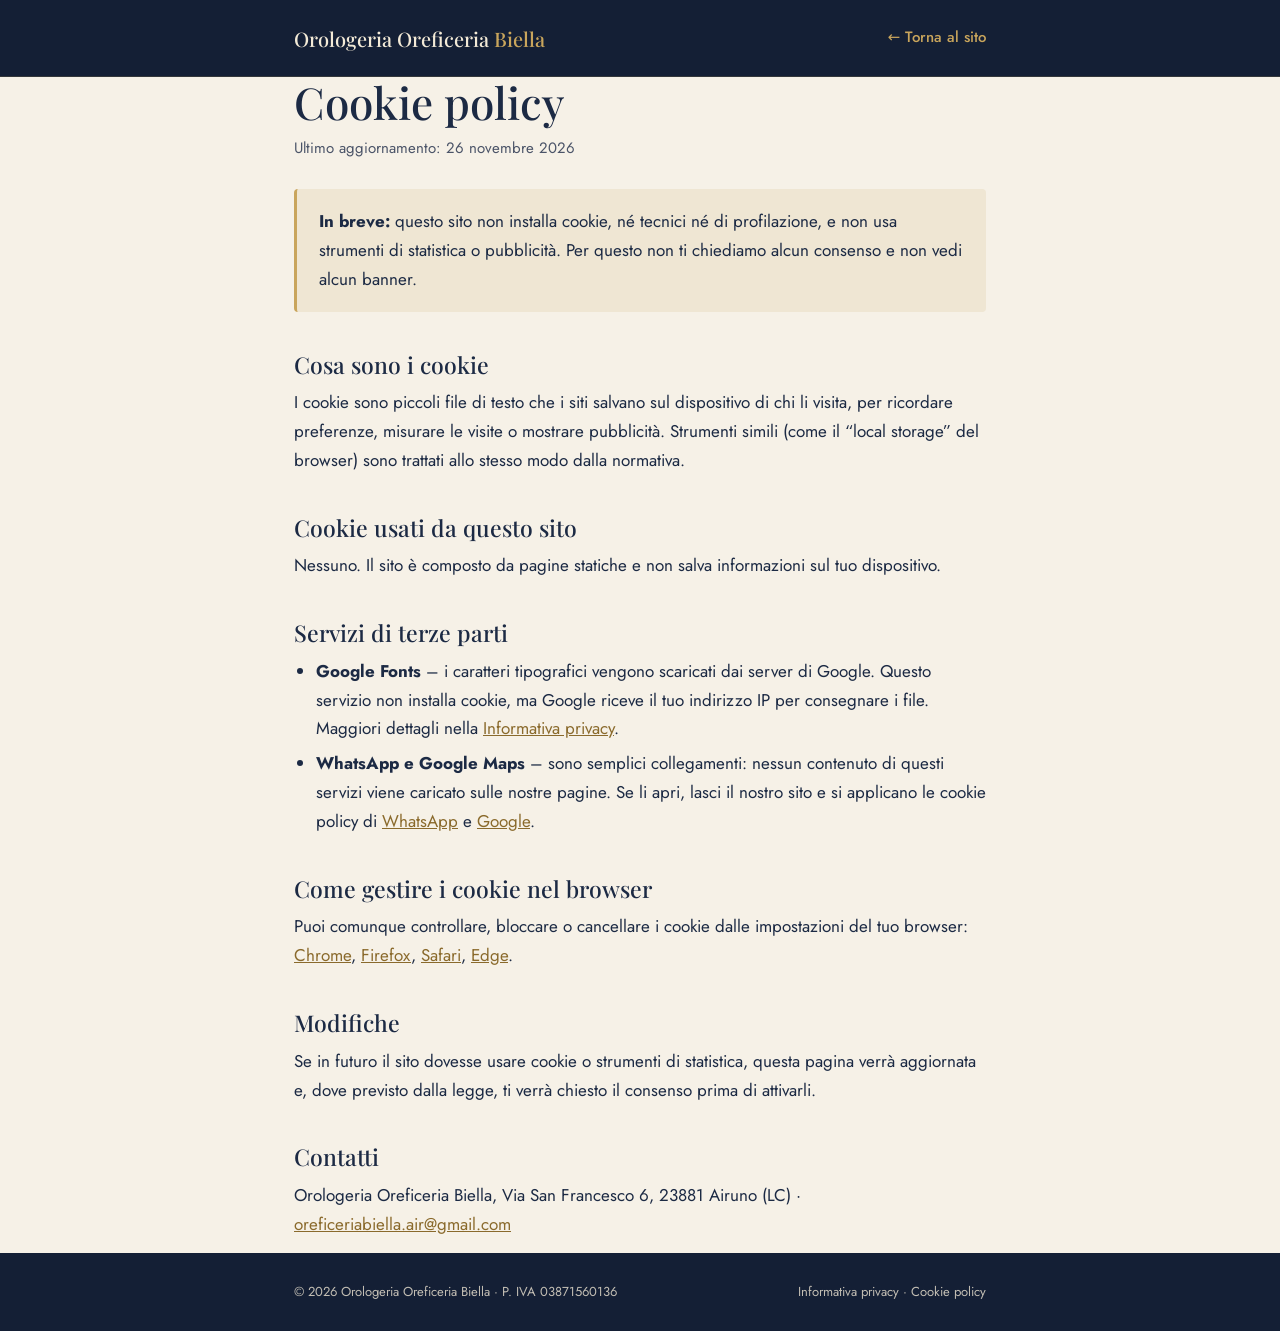
==== cookie.html @ 26c4e994 "Aggiungi Informativa privacy e Cookie policy Nuove pagine privacy.html e cookie.html, collegate nel " ====
<!DOCTYPE html>
<html lang="it">
<head>
<meta charset="utf-8">
<meta name="viewport" content="width=device-width, initial-scale=1">
<title>Cookie policy · Orologeria Oreficeria Biella</title>
<meta name="description" content="Cookie policy del sito di Orologeria Oreficeria Biella, Airuno (LC).">
<meta name="robots" content="noindex, follow">
<link rel="icon" href="img/favicon.svg" type="image/svg+xml">
<link rel="icon" href="img/favicon-32.png" sizes="32x32" type="image/png">
<link rel="apple-touch-icon" href="img/apple-touch-icon.png">
<meta name="theme-color" content="#1C2A44">
<link rel="preconnect" href="https://fonts.googleapis.com">
<link rel="preconnect" href="https://fonts.gstatic.com" crossorigin>
<link rel="stylesheet" href="https://fonts.googleapis.com/css2?family=Playfair+Display:ital,wght@0,500;0,600;1,500&family=Jost:wght@400;500&display=swap">
<style>
:root{--navy:#1C2A44;--cream:#F6F1E7;--cream2:#EFE6D3;--gold:#C9A55C;--goldD:#8A6A2C;--ink:#1C2A44;--soft:#4B5468}
*{box-sizing:border-box;min-width:0}
body{margin:0;background:var(--cream);color:var(--ink);font:17px/1.7 Jost,system-ui,sans-serif}
a{color:var(--goldD)}
a:hover{color:var(--navy)}
:focus-visible{outline:2px solid var(--gold);outline-offset:3px}
.wrap{max-width:820px;margin:0 auto;padding:0 max(5vw,18px)}
header{background:#141F35;border-bottom:1px solid rgba(201,165,92,.18);color:#F3EAD7}
.bar{display:flex;align-items:center;justify-content:space-between;gap:16px;min-height:76px;flex-wrap:wrap}
.brand{font:500 20px 'Playfair Display',Georgia,serif;color:#F3EAD7;text-decoration:none}
.brand b{color:var(--gold);font-weight:500}
.back{color:var(--gold);text-decoration:none;font-weight:500;font-size:15px}
.back:hover{color:#F3EAD7}
main{padding:clamp(40px,7vw,80px) 0}
h1,h2{font-family:'Playfair Display',Georgia,serif;font-weight:500;line-height:1.15;margin:0}
h1{font-size:clamp(32px,5vw,44px);margin-bottom:8px}
h2{font-size:23px;margin:40px 0 10px}
.upd{color:var(--soft);font-size:15px;margin:0 0 28px}
p,ul{margin:0 0 14px}
ul{padding-left:22px}
li{margin-bottom:6px}
.box{background:var(--cream2);border-left:3px solid var(--gold);padding:18px 22px;border-radius:4px;margin:20px 0}
.box p:last-child{margin:0}
footer{background:#141F35;color:rgba(243,234,215,.78);padding:28px 0;font-size:13px}
footer .wrap{display:flex;flex-wrap:wrap;justify-content:space-between;gap:10px}
footer a{color:inherit;text-decoration:none}
footer a:hover{color:var(--gold)}
</style>
</head>
<body>

<header>
  <div class="wrap bar">
    <a class="brand" href="index.html">Orologeria Oreficeria <b>Biella</b></a>
    <a class="back" href="index.html">← Torna al sito</a>
  </div>
</header>

<main class="wrap">
  <h1>Cookie policy</h1>
  <p class="upd">Ultimo aggiornamento: 26 novembre 2026</p>

  <div class="box">
    <p><strong>In breve:</strong> questo sito non installa cookie, né tecnici né di profilazione, e non usa strumenti di statistica o pubblicità. Per questo non ti chiediamo alcun consenso e non vedi alcun banner.</p>
  </div>

  <h2>Cosa sono i cookie</h2>
  <p>I cookie sono piccoli file di testo che i siti salvano sul dispositivo di chi li visita, per ricordare preferenze, misurare le visite o mostrare pubblicità. Strumenti simili (come il “local storage” del browser) sono trattati allo stesso modo dalla normativa.</p>

  <h2>Cookie usati da questo sito</h2>
  <p>Nessuno. Il sito è composto da pagine statiche e non salva informazioni sul tuo dispositivo.</p>

  <h2>Servizi di terze parti</h2>
  <ul>
    <li><strong>Google Fonts</strong> – i caratteri tipografici vengono scaricati dai server di Google. Questo servizio non installa cookie, ma Google riceve il tuo indirizzo IP per consegnare i file. Maggiori dettagli nella <a href="privacy.html">Informativa privacy</a>.</li>
    <li><strong>WhatsApp e Google Maps</strong> – sono semplici collegamenti: nessun contenuto di questi servizi viene caricato sulle nostre pagine. Se li apri, lasci il nostro sito e si applicano le cookie policy di <a href="https://www.whatsapp.com/legal/cookies" target="_blank" rel="noopener">WhatsApp</a> e <a href="https://policies.google.com/technologies/cookies?hl=it" target="_blank" rel="noopener">Google</a>.</li>
  </ul>

  <h2>Come gestire i cookie nel browser</h2>
  <p>Puoi comunque controllare, bloccare o cancellare i cookie dalle impostazioni del tuo browser: <a href="https://support.google.com/chrome/answer/95647?hl=it" target="_blank" rel="noopener">Chrome</a>, <a href="https://support.mozilla.org/it/kb/protezione-antitracciamento-avanzata-firefox-desktop" target="_blank" rel="noopener">Firefox</a>, <a href="https://support.apple.com/it-it/guide/safari/sfri11471/mac" target="_blank" rel="noopener">Safari</a>, <a href="https://support.microsoft.com/it-it/microsoft-edge/eliminare-i-cookie-in-microsoft-edge-63947406-40ac-c3b8-57b9-2a946a29ae09" target="_blank" rel="noopener">Edge</a>.</p>

  <h2>Modifiche</h2>
  <p>Se in futuro il sito dovesse usare cookie o strumenti di statistica, questa pagina verrà aggiornata e, dove previsto dalla legge, ti verrà chiesto il consenso prima di attivarli.</p>

  <h2>Contatti</h2>
  <p>Orologeria Oreficeria Biella, Via San Francesco 6, 23881 Airuno (LC) · <a href="mailto:oreficeriabiella.air@gmail.com">oreficeriabiella.air@gmail.com</a></p>
</main>

<footer>
  <div class="wrap">
    <span>© 2026 Orologeria Oreficeria Biella · P. IVA 03871560136</span>
    <span><a href="privacy.html">Informativa privacy</a> · <a href="cookie.html">Cookie policy</a></span>
  </div>
</footer>

</body>
</html>
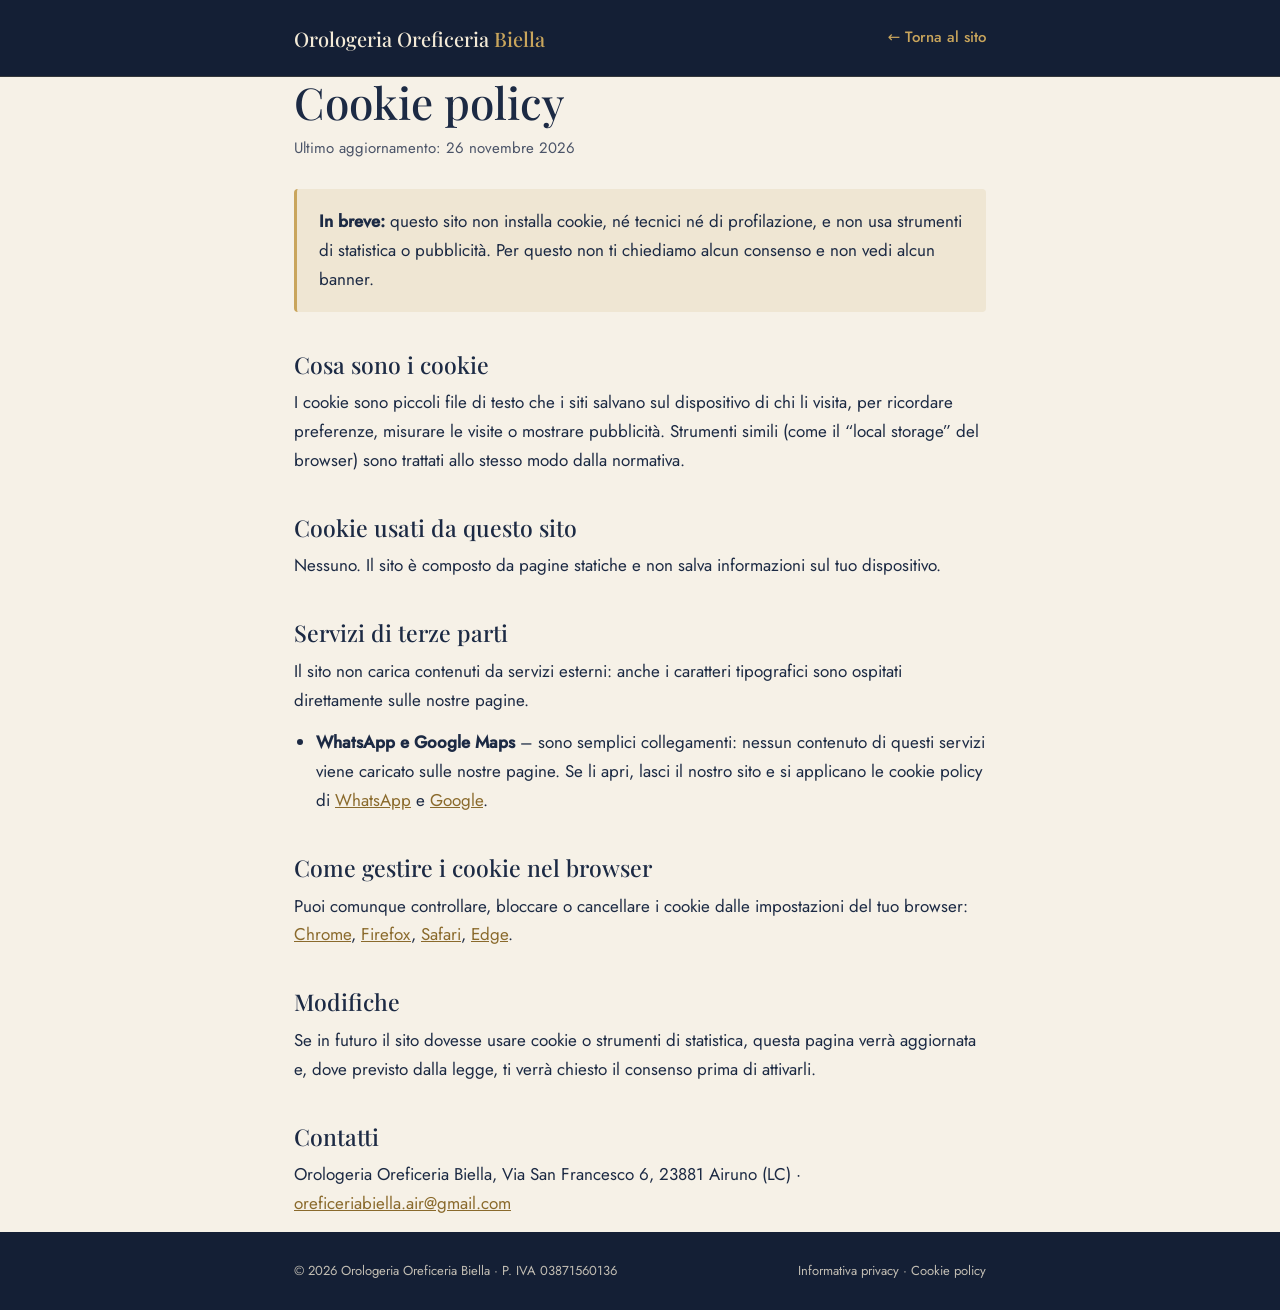
==== commit bed2d61c: "Ospita i font in locale invece di Google Fonts Jost e Playfair Display ora sono serviti da fonts/: i" ====
--- a/cookie.html
+++ b/cookie.html
@@ -10,9 +10,9 @@
 <link rel="icon" href="img/favicon-32.png" sizes="32x32" type="image/png">
 <link rel="apple-touch-icon" href="img/apple-touch-icon.png">
 <meta name="theme-color" content="#1C2A44">
-<link rel="preconnect" href="https://fonts.googleapis.com">
-<link rel="preconnect" href="https://fonts.gstatic.com" crossorigin>
-<link rel="stylesheet" href="https://fonts.googleapis.com/css2?family=Playfair+Display:ital,wght@0,500;0,600;1,500&family=Jost:wght@400;500&display=swap">
+<link rel="preload" href="fonts/jost-latin.woff2" as="font" type="font/woff2" crossorigin>
+<link rel="preload" href="fonts/playfair-latin.woff2" as="font" type="font/woff2" crossorigin>
+<link rel="stylesheet" href="fonts/fonts.css">
 <style>
 :root{--navy:#1C2A44;--cream:#F6F1E7;--cream2:#EFE6D3;--gold:#C9A55C;--goldD:#8A6A2C;--ink:#1C2A44;--soft:#4B5468}
 *{box-sizing:border-box;min-width:0}
@@ -67,8 +67,8 @@
   <p>Nessuno. Il sito è composto da pagine statiche e non salva informazioni sul tuo dispositivo.</p>
 
   <h2>Servizi di terze parti</h2>
+  <p>Il sito non carica contenuti da servizi esterni: anche i caratteri tipografici sono ospitati direttamente sulle nostre pagine.</p>
   <ul>
-    <li><strong>Google Fonts</strong> – i caratteri tipografici vengono scaricati dai server di Google. Questo servizio non installa cookie, ma Google riceve il tuo indirizzo IP per consegnare i file. Maggiori dettagli nella <a href="privacy.html">Informativa privacy</a>.</li>
     <li><strong>WhatsApp e Google Maps</strong> – sono semplici collegamenti: nessun contenuto di questi servizi viene caricato sulle nostre pagine. Se li apri, lasci il nostro sito e si applicano le cookie policy di <a href="https://www.whatsapp.com/legal/cookies" target="_blank" rel="noopener">WhatsApp</a> e <a href="https://policies.google.com/technologies/cookies?hl=it" target="_blank" rel="noopener">Google</a>.</li>
   </ul>
 
--- a/fonts/fonts.css
+++ b/fonts/fonts.css
@@ -0,0 +1,26 @@
+/* Font ospitati sul sito (nessuna richiesta a Google).
+   Jost e Playfair Display, SIL Open Font License 1.1: https://openfontlicense.org */
+
+/* Jost 400–500 */
+@font-face{font-family:'Jost';font-style:normal;font-weight:400 500;font-display:swap;
+  src:url(jost-latin-ext.woff2) format('woff2');
+  unicode-range:U+0100-02BA,U+02BD-02C5,U+02C7-02CC,U+02CE-02D7,U+02DD-02FF,U+0304,U+0308,U+0329,U+1D00-1DBF,U+1E00-1E9F,U+1EF2-1EFF,U+2020,U+20A0-20AB,U+20AD-20C4,U+2113,U+2C60-2C7F,U+A720-A7FF}
+@font-face{font-family:'Jost';font-style:normal;font-weight:400 500;font-display:swap;
+  src:url(jost-latin.woff2) format('woff2');
+  unicode-range:U+0000-00FF,U+0131,U+0152-0153,U+02BB-02BC,U+02C6,U+02DA,U+02DC,U+0304,U+0308,U+0329,U+2000-206F,U+20AC,U+2122,U+2191,U+2193,U+2212,U+2215,U+FEFF,U+FFFD}
+
+/* Playfair Display 500–600 */
+@font-face{font-family:'Playfair Display';font-style:normal;font-weight:500 600;font-display:swap;
+  src:url(playfair-latin-ext.woff2) format('woff2');
+  unicode-range:U+0100-02BA,U+02BD-02C5,U+02C7-02CC,U+02CE-02D7,U+02DD-02FF,U+0304,U+0308,U+0329,U+1D00-1DBF,U+1E00-1E9F,U+1EF2-1EFF,U+2020,U+20A0-20AB,U+20AD-20C4,U+2113,U+2C60-2C7F,U+A720-A7FF}
+@font-face{font-family:'Playfair Display';font-style:normal;font-weight:500 600;font-display:swap;
+  src:url(playfair-latin.woff2) format('woff2');
+  unicode-range:U+0000-00FF,U+0131,U+0152-0153,U+02BB-02BC,U+02C6,U+02DA,U+02DC,U+0304,U+0308,U+0329,U+2000-206F,U+20AC,U+2122,U+2191,U+2193,U+2212,U+2215,U+FEFF,U+FFFD}
+
+/* Playfair Display corsivo 500 */
+@font-face{font-family:'Playfair Display';font-style:italic;font-weight:500;font-display:swap;
+  src:url(playfair-italic-latin-ext.woff2) format('woff2');
+  unicode-range:U+0100-02BA,U+02BD-02C5,U+02C7-02CC,U+02CE-02D7,U+02DD-02FF,U+0304,U+0308,U+0329,U+1D00-1DBF,U+1E00-1E9F,U+1EF2-1EFF,U+2020,U+20A0-20AB,U+20AD-20C4,U+2113,U+2C60-2C7F,U+A720-A7FF}
+@font-face{font-family:'Playfair Display';font-style:italic;font-weight:500;font-display:swap;
+  src:url(playfair-italic-latin.woff2) format('woff2');
+  unicode-range:U+0000-00FF,U+0131,U+0152-0153,U+02BB-02BC,U+02C6,U+02DA,U+02DC,U+0304,U+0308,U+0329,U+2000-206F,U+20AC,U+2122,U+2191,U+2193,U+2212,U+2215,U+FEFF,U+FFFD}
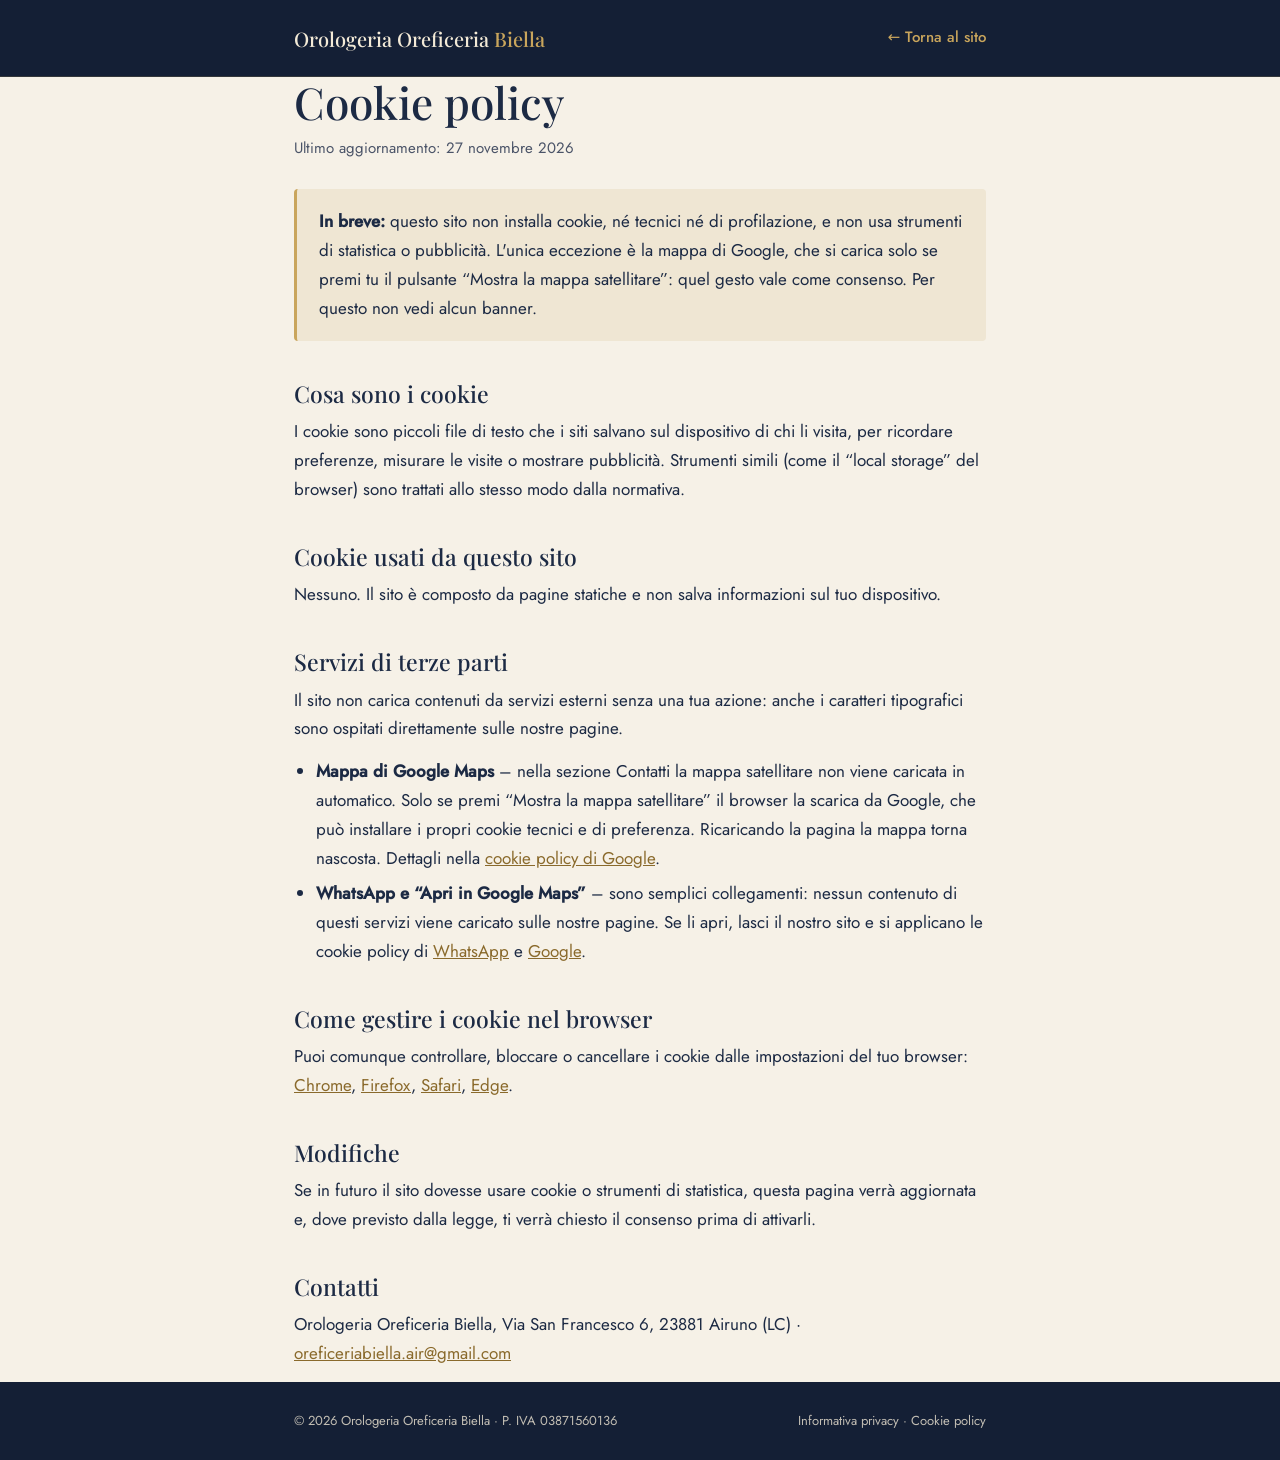
==== commit a2a347b0: "Contatti: layout compatto su telefono, orari con indicatore live e mappa satellitare La mappa di Goo" ====
--- a/cookie.html
+++ b/cookie.html
@@ -54,10 +54,10 @@
 
 <main class="wrap">
   <h1>Cookie policy</h1>
-  <p class="upd">Ultimo aggiornamento: 26 novembre 2026</p>
+  <p class="upd">Ultimo aggiornamento: 27 novembre 2026</p>
 
   <div class="box">
-    <p><strong>In breve:</strong> questo sito non installa cookie, né tecnici né di profilazione, e non usa strumenti di statistica o pubblicità. Per questo non ti chiediamo alcun consenso e non vedi alcun banner.</p>
+    <p><strong>In breve:</strong> questo sito non installa cookie, né tecnici né di profilazione, e non usa strumenti di statistica o pubblicità. L'unica eccezione è la mappa di Google, che si carica solo se premi tu il pulsante “Mostra la mappa satellitare”: quel gesto vale come consenso. Per questo non vedi alcun banner.</p>
   </div>
 
   <h2>Cosa sono i cookie</h2>
@@ -67,9 +67,10 @@
   <p>Nessuno. Il sito è composto da pagine statiche e non salva informazioni sul tuo dispositivo.</p>
 
   <h2>Servizi di terze parti</h2>
-  <p>Il sito non carica contenuti da servizi esterni: anche i caratteri tipografici sono ospitati direttamente sulle nostre pagine.</p>
+  <p>Il sito non carica contenuti da servizi esterni senza una tua azione: anche i caratteri tipografici sono ospitati direttamente sulle nostre pagine.</p>
   <ul>
-    <li><strong>WhatsApp e Google Maps</strong> – sono semplici collegamenti: nessun contenuto di questi servizi viene caricato sulle nostre pagine. Se li apri, lasci il nostro sito e si applicano le cookie policy di <a href="https://www.whatsapp.com/legal/cookies" target="_blank" rel="noopener">WhatsApp</a> e <a href="https://policies.google.com/technologies/cookies?hl=it" target="_blank" rel="noopener">Google</a>.</li>
+    <li><strong>Mappa di Google Maps</strong> – nella sezione Contatti la mappa satellitare non viene caricata in automatico. Solo se premi “Mostra la mappa satellitare” il browser la scarica da Google, che può installare i propri cookie tecnici e di preferenza. Ricaricando la pagina la mappa torna nascosta. Dettagli nella <a href="https://policies.google.com/technologies/cookies?hl=it" target="_blank" rel="noopener">cookie policy di Google</a>.</li>
+    <li><strong>WhatsApp e “Apri in Google Maps”</strong> – sono semplici collegamenti: nessun contenuto di questi servizi viene caricato sulle nostre pagine. Se li apri, lasci il nostro sito e si applicano le cookie policy di <a href="https://www.whatsapp.com/legal/cookies" target="_blank" rel="noopener">WhatsApp</a> e <a href="https://policies.google.com/technologies/cookies?hl=it" target="_blank" rel="noopener">Google</a>.</li>
   </ul>
 
   <h2>Come gestire i cookie nel browser</h2>
